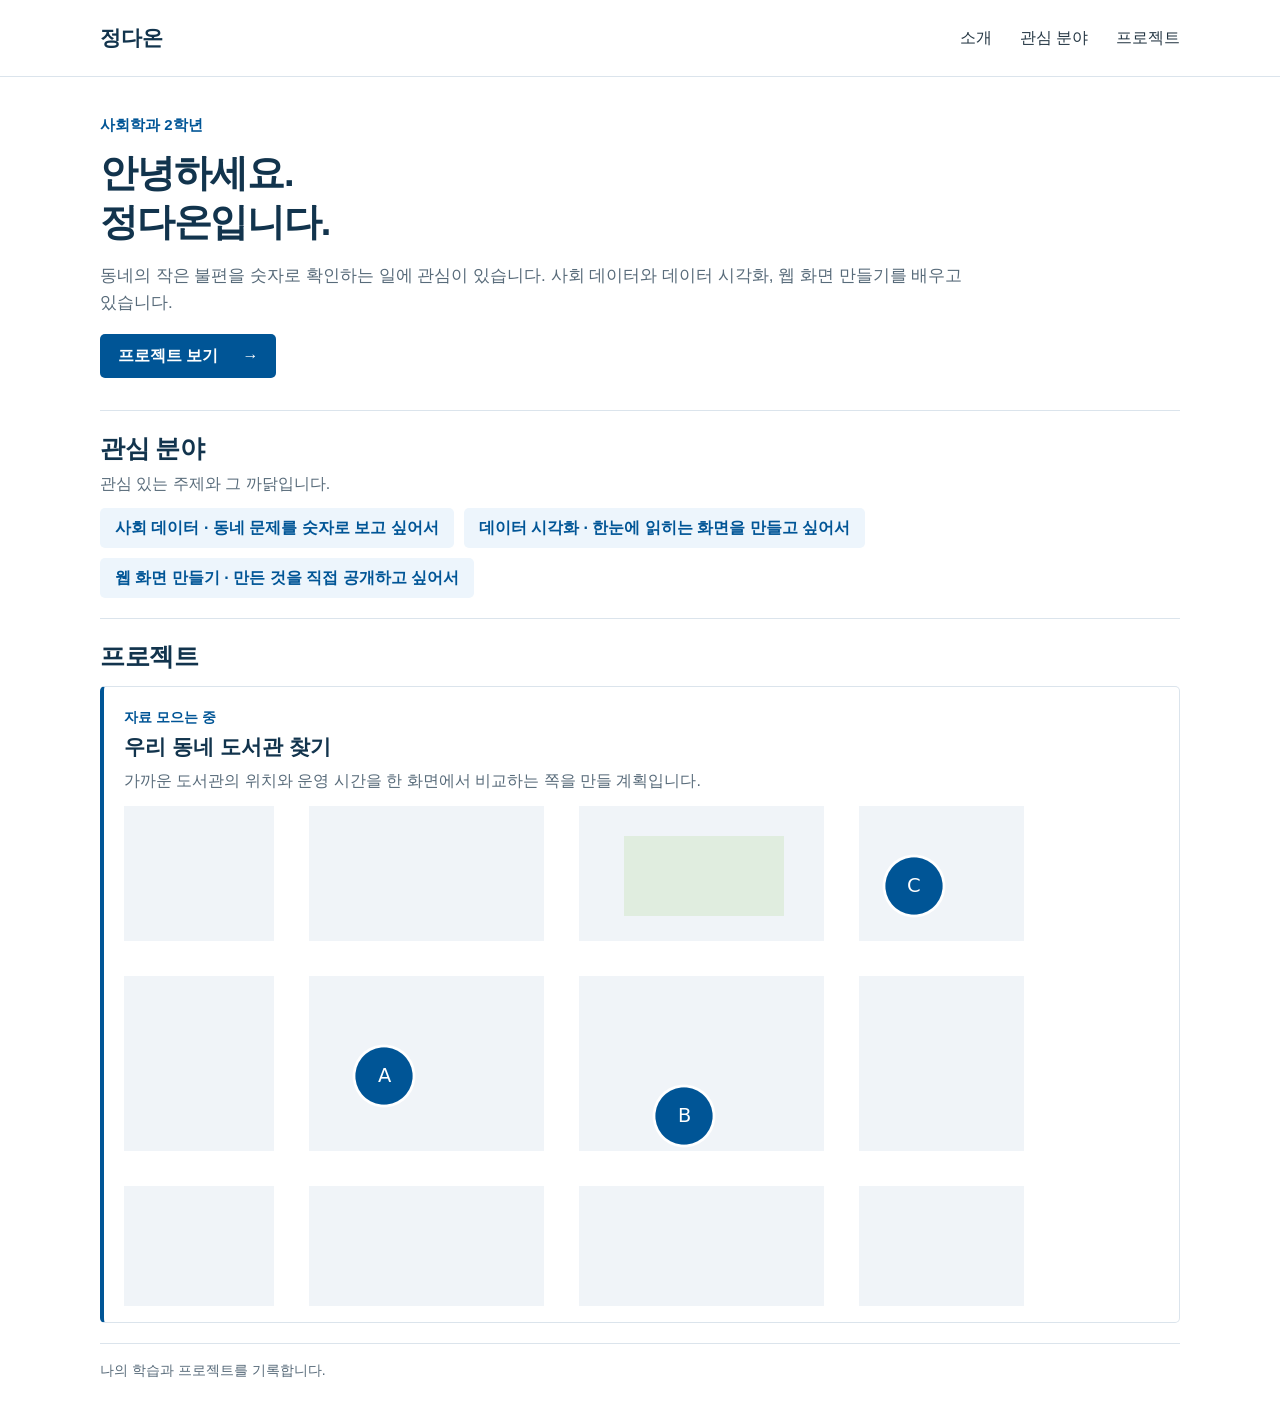
==== index.html @ 3b179eb3 "1부 끝 상태(5장 예제)" ====
<!DOCTYPE html>
<html lang="ko">
<head>
  <meta charset="UTF-8">
  <meta name="viewport" content="width=device-width, initial-scale=1.0">
  <title>정다온의 홈페이지</title>
  <meta name="description"
        content="동네의 작은 불편을 숫자로 확인하는 정다온의 홈페이지">
  <meta property="og:type" content="website">
  <meta property="og:title" content="정다온의 홈페이지">
  <meta property="og:description"
        content="동네의 작은 불편을 숫자로 확인하는 정다온의 홈페이지">
  <meta property="og:url" content="https://아이디.github.io/">
  <meta property="og:image"
        content="https://아이디.github.io/og-image.png">
  <link rel="stylesheet" href="style.css">
</head>
<body>
  <a class="skip-link" href="#main">본문 바로가기</a>
  <header class="site-header">
    <div class="container header-inner">
      <a class="site-name" href="#about">정다온</a>
      <nav aria-label="주요 메뉴">
        <a href="#about">소개</a>
        <a href="#interests">관심 분야</a>
        <a href="#projects">프로젝트</a>
      </nav>
    </div>
  </header>

  <main id="main" class="container">
    <section id="about" class="intro" aria-labelledby="about-title">
      <p class="eyebrow">사회학과 2학년</p>
      <h1 id="about-title">안녕하세요.<br>정다온입니다.</h1>
      <p class="intro-text">동네의 작은 불편을 숫자로 확인하는 일에 관심이 있습니다. 사회 데이터와 데이터 시각화, 웹 화면 만들기를 배우고 있습니다.</p>
      <a class="button" href="#projects">프로젝트 보기 <span aria-hidden="true">→</span></a>
    </section>

    <section id="interests" class="section" aria-labelledby="interests-title">
      <h2 id="interests-title">관심 분야</h2>
      <p class="section-description">관심 있는 주제와 그 까닭입니다.</p>
      <ul class="interest-list">
        <li>사회 데이터 · 동네 문제를 숫자로 보고 싶어서</li>
        <li>데이터 시각화 · 한눈에 읽히는 화면을 만들고 싶어서</li>
        <li>웹 화면 만들기 · 만든 것을 직접 공개하고 싶어서</li>
      </ul>
    </section>

    <section id="projects" class="section" aria-labelledby="projects-title">
      <h2 id="projects-title">프로젝트</h2>
      <article class="project-card">
        <span class="status">자료 모으는 중</span>
        <h3>우리 동네 도서관 찾기</h3>
        <p>가까운 도서관의 위치와 운영 시간을 한 화면에서 비교하는 쪽을 만들 계획입니다.</p>
        <img src="images/library-map.png"
             alt="동네 지도에 도서관 세 곳(A·B·C)을 표시한 구상 그림">
      </article>
    </section>
  </main>

  <footer class="site-footer container">
    <p>나의 학습과 프로젝트를 기록합니다.</p>
  </footer>
</body>
</html>
---- style.css ----
:root {
  --blue: #005596;
  --navy: #12344d;
  --text: #253744;
  --muted: #586b7a;
  --line: #dbe4ec;
  --light-blue: #edf5fc;
}

* { box-sizing: border-box; }
img { max-width: 100%; height: auto; }
.project-card img { display: block; margin-top: 12px; }
html { scroll-padding-top: 20px; }
body {
  margin: 0;
  color: var(--text);
  background: #ffffff;
  font-family: "Apple SD Gothic Neo", "Malgun Gothic", Arial, sans-serif;
  font-size: 17px;
  line-height: 1.6;
  word-break: keep-all;
  overflow-wrap: anywhere;
}
a { color: var(--blue); text-underline-offset: 4px; }
a:focus-visible { outline: 3px solid #c2410c; outline-offset: 5px; }
.container { width: min(1080px, calc(100% - 64px)); margin-inline: auto; }
.skip-link {
  position: absolute;
  top: -80px;
  left: 16px;
  padding: 10px 16px;
  color: white;
  background: var(--blue);
  z-index: 2;
}
.skip-link:focus { top: 12px; }
.site-header { border-bottom: 1px solid var(--line); }
.header-inner {
  min-height: 76px;
  display: flex;
  align-items: center;
  justify-content: space-between;
  gap: 20px;
}
.site-name { color: var(--navy); font-size: 21px; font-weight: 750; text-decoration: none; }
nav { display: flex; flex-wrap: wrap; gap: 28px; }
nav a { color: var(--text); font-size: 16px; text-decoration: none; }
nav a:hover { color: var(--blue); text-decoration: underline; }
.intro { padding: 36px 0 32px; }
.eyebrow { margin: 0 0 12px; color: var(--blue); font-size: 15px; font-weight: 700; }
h1 { margin: 0 0 14px; color: var(--navy); font-size: 38px; line-height: 1.3; letter-spacing: -1.2px; }
.intro-text { max-width: 870px; margin: 0 0 18px; color: var(--muted); }
.button {
  display: inline-flex;
  align-items: center;
  gap: 24px;
  padding: 9px 18px;
  border-radius: 5px;
  color: #ffffff;
  background: var(--blue);
  font-size: 16px;
  font-weight: 700;
  text-decoration: none;
}
.button:hover { background: #003f70; }
.section { padding: 20px 0; border-top: 1px solid var(--line); }
h2 { margin: 0 0 5px; color: var(--navy); font-size: 25px; line-height: 1.4; letter-spacing: -0.5px; }
.section-description { margin: 0 0 12px; color: var(--muted); font-size: 16px; }
.interest-list { display: flex; flex-wrap: wrap; gap: 10px; margin: 0; padding: 0; list-style: none; }
.interest-list li { padding: 7px 15px; border-radius: 5px; color: var(--blue); background: var(--light-blue); font-size: 16px; font-weight: 600; }
.project-card { margin-top: 12px; padding: 16px 20px; border: 1px solid var(--line); border-left: 4px solid var(--blue); border-radius: 5px; }
.status { color: var(--blue); font-size: 14px; font-weight: 700; }
h3 { margin: 2px 0 6px; color: var(--navy); font-size: 21px; line-height: 1.45; }
.project-card p { max-width: 940px; margin: 0; color: var(--muted); font-size: 16px; }
.site-footer { display: flex; flex-wrap: wrap; justify-content: space-between; gap: 12px; padding-top: 15px; padding-bottom: 22px; border-top: 1px solid var(--line); font-size: 14px; }
.site-footer p { margin: 0; color: var(--muted); }

@media (max-width: 640px) {
  .container { width: calc(100% - 40px); }
  .header-inner { align-items: flex-start; flex-direction: column; gap: 9px; padding-block: 17px; }
  .site-name { font-size: 20px; }
  nav { gap: 25px; }
  nav a { font-size: 15px; }
  .intro { padding-block: 28px; }
  .eyebrow { font-size: 13px; }
  h1 { font-size: 29px; line-height: 1.35; letter-spacing: -0.7px; }
  .intro-text { font-size: 16px; }
  .desktop-break { display: none; }
  .section { padding-block: 23px; }
  h2 { font-size: 23px; }
  .interest-list { gap: 8px; }
  .interest-list li { padding: 6px 12px; font-size: 15px; }
  .project-card { padding: 14px 16px; }
  h3 { font-size: 20px; }
  .site-footer { flex-direction: column; }
}
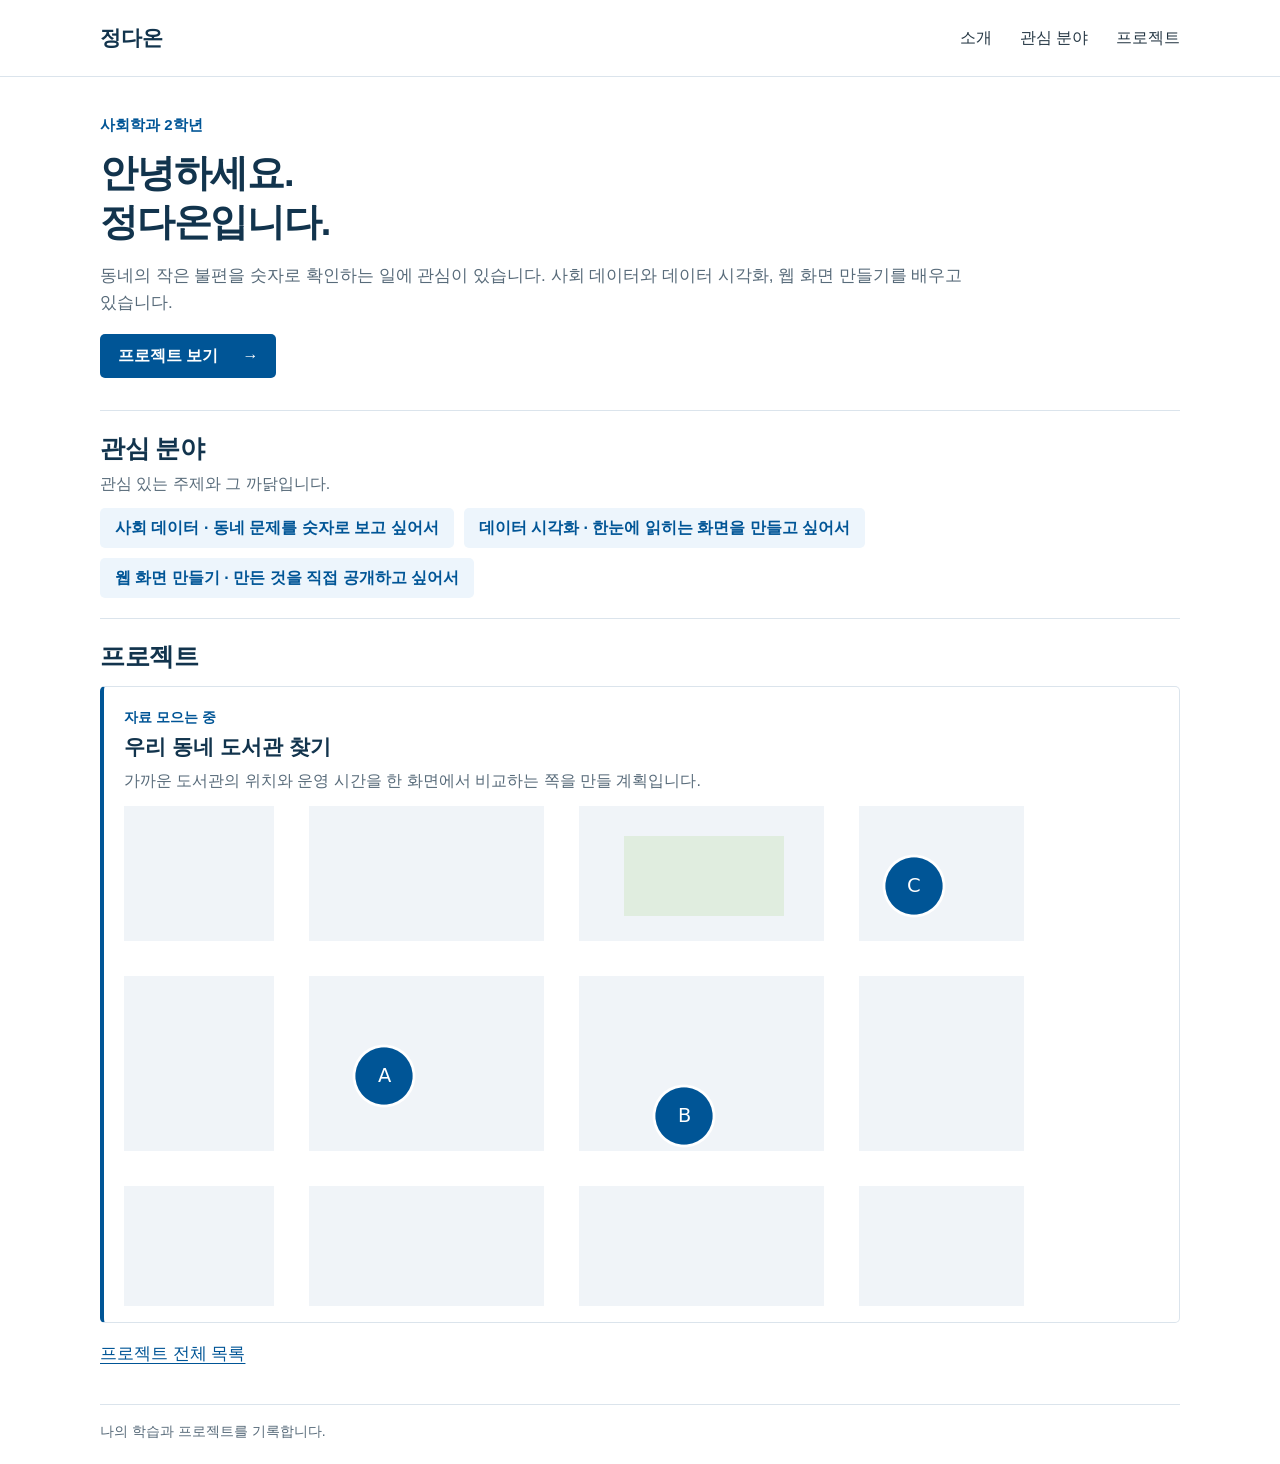
==== commit cf030d58: "프로젝트 목록 링크와 사이트맵, 실측용 임시 예약" ====
--- a/index.html
+++ b/index.html
@@ -55,6 +55,7 @@
         <img src="images/library-map.png"
              alt="동네 지도에 도서관 세 곳(A·B·C)을 표시한 구상 그림">
       </article>
+      <p><a href="projects.html">프로젝트 전체 목록</a></p>
     </section>
   </main>
 
